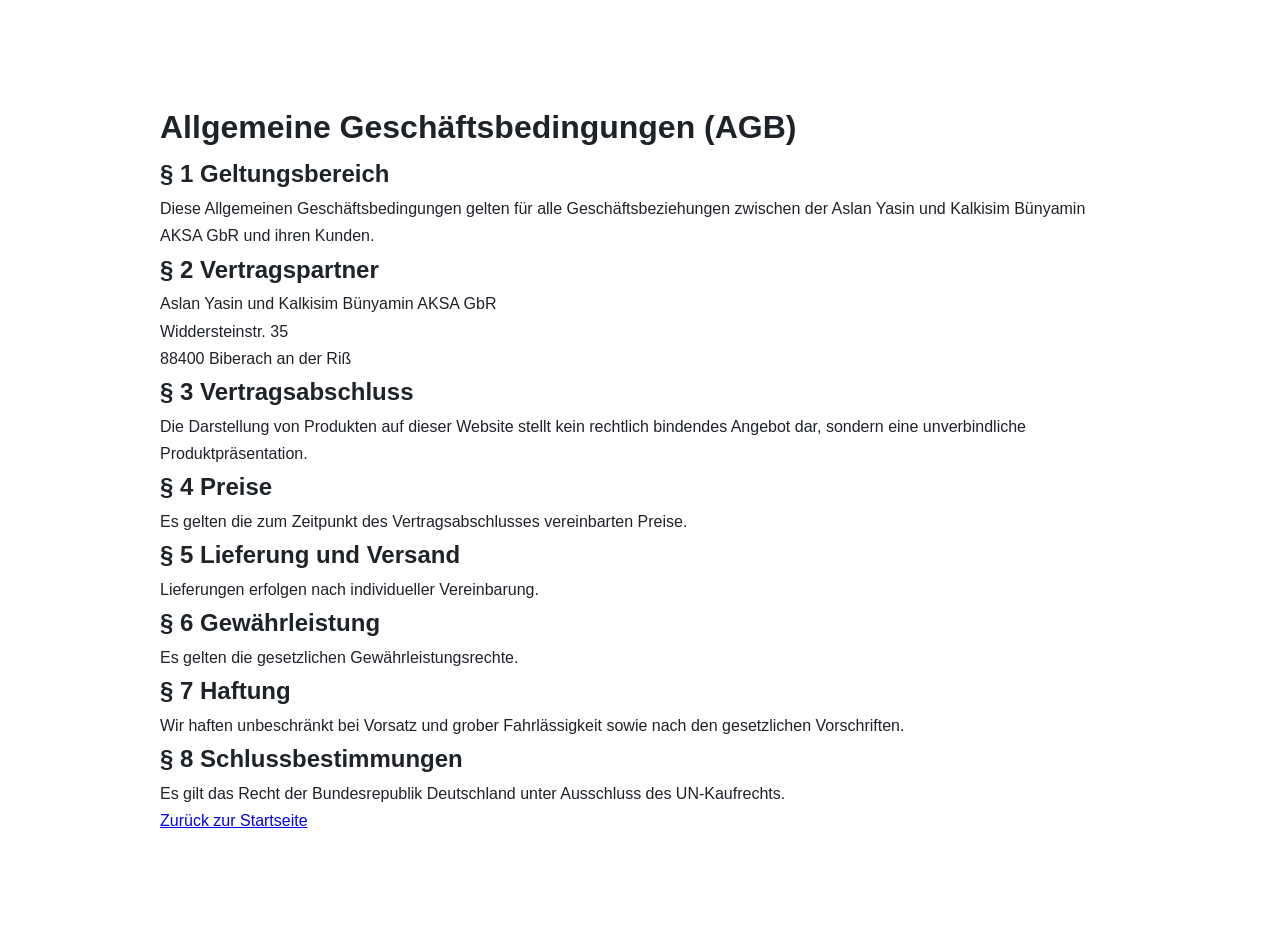
==== agb.html @ 1a4589f9 "adjust" ====
<!DOCTYPE html>
<html lang="de">
<head>
<meta charset="UTF-8">
<meta name="viewport" content="width=device-width, initial-scale=1.0">
<title>AGB | ASKA PRODUCTS</title>
<link rel="stylesheet" href="style.css">
</head>
<body>

<div style="max-width:1000px;margin:80px auto;padding:20px;">
<h1>Allgemeine Geschäftsbedingungen (AGB)</h1>

<h2>§ 1 Geltungsbereich</h2>
<p>
Diese Allgemeinen Geschäftsbedingungen gelten für alle Geschäftsbeziehungen zwischen der Aslan Yasin und Kalkisim Bünyamin AKSA GbR und ihren Kunden.
</p>

<h2>§ 2 Vertragspartner</h2>
<p>
Aslan Yasin und Kalkisim Bünyamin AKSA GbR<br>
Widdersteinstr. 35<br>
88400 Biberach an der Riß
</p>

<h2>§ 3 Vertragsabschluss</h2>
<p>
Die Darstellung von Produkten auf dieser Website stellt kein rechtlich bindendes Angebot dar, sondern eine unverbindliche Produktpräsentation.
</p>

<h2>§ 4 Preise</h2>
<p>
Es gelten die zum Zeitpunkt des Vertragsabschlusses vereinbarten Preise.
</p>

<h2>§ 5 Lieferung und Versand</h2>
<p>
Lieferungen erfolgen nach individueller Vereinbarung.
</p>

<h2>§ 6 Gewährleistung</h2>
<p>
Es gelten die gesetzlichen Gewährleistungsrechte.
</p>

<h2>§ 7 Haftung</h2>
<p>
Wir haften unbeschränkt bei Vorsatz und grober Fahrlässigkeit sowie nach den gesetzlichen Vorschriften.
</p>

<h2>§ 8 Schlussbestimmungen</h2>
<p>
Es gilt das Recht der Bundesrepublik Deutschland unter Ausschluss des UN-Kaufrechts.
</p>

<p><a href="index.html">Zurück zur Startseite</a></p>
</div>

</body>
</html>
---- style.css ----
/* ASKA Premium 60-30-10 Design System - Mobile & High-Res Image Optimized */
:root {
    --primary-orange: #ff6600;         
    --primary-dark-orange: #e05a00;    
    --primary-light-orange: rgba(255, 102, 0, 0.06);
    --dark-black: #0f1115;             
    --dark-accent: #171a21;
    --text-main: #1e2229;              
    --text-muted: #626975;             
    --bg-white: #ffffff;               
    --bg-light-grey: #f9fbfc;          
    --border-color: #ebedf0;
    
    --radius-lg: 24px;
    --radius-md: 16px;
    --radius-sm: 10px;
    
    --transition-smooth: all 0.5s cubic-bezier(0.16, 1, 0.3, 1);
    --shadow-soft: 0 10px 40px rgba(15,17,21,0.04);
    --shadow-premium: 0 20px 50px rgba(15,17,21,0.09);
}

* {
    box-sizing: border-box;
    margin: 0;
    padding: 0;
    font-family: '-apple-system', BlinkMacSystemFont, 'Segoe UI', Roboto, Helvetica, Arial, sans-serif;
    scroll-behavior: smooth;
}

body {
    background-color: var(--bg-white);
    color: var(--text-main);
    line-height: 1.7;
    -webkit-font-smoothing: antialiased;
    overflow-x: hidden; 
}

/* Animations-Klassen */
.animate-fade-up {
    animation: fadeUp 1s cubic-bezier(0.16, 1, 0.3, 1) both;
}
@keyframes fadeUp {
    from { opacity: 0; transform: translateY(30px); }
    to { opacity: 1; transform: translateY(0); }
}

/* Header & Navigation */
.navbar {
    display: flex;
    justify-content: space-between;
    align-items: center;
    padding: 0 6%;
    height: 80px;
    background-color: rgba(255, 255, 255, 0.95);
    backdrop-filter: blur(10px);
    position: sticky;
    top: 0;
    z-index: 100;
    border-bottom: 1px solid var(--border-color);
}
.logo { display: flex; align-items: center; z-index: 110; }
.logo-img { max-height: 42px; width: auto; object-fit: contain; }
.logo-text { font-size: 22px; font-weight: 900; color: var(--dark-black); letter-spacing: 0.5px; }
.logo-sub { font-size: 22px; font-weight: 300; color: var(--primary-orange); margin-left: 4px; }

.nav-toggle { display: none; }
.nav-toggle-label { display: none; }

nav ul { display: flex; list-style: none; }
nav ul li { margin-left: 35px; }
nav ul li a {
    color: var(--text-muted); text-decoration: none; font-weight: 600; font-size: 15px;
    padding: 8px 0; position: relative; transition: var(--transition-smooth);
}
nav ul li a:hover, nav ul li a.active { color: var(--primary-orange); }
nav ul li a::after {
    content: ''; position: absolute; bottom: 0; left: 0; width: 0; height: 3px;
    background-color: var(--primary-orange); border-radius: 2px; transition: var(--transition-smooth);
}
nav ul li a:hover::after, nav ul li a.active::after { width: 100%; }

/* Hero-Bereich */
.hero {
    display: flex;
    align-items: center;
    justify-content: space-between;
    padding: 60px 6% 80px 6%;
    background: linear-gradient(135deg, var(--primary-orange) 0%, #ff771c 100%);
    color: #ffffff;
    gap: 40px;
    border-bottom-left-radius: 30px;
    border-bottom-right-radius: 30px;
    box-shadow: 0 15px 40px rgba(255,102,0,0.15);
}
.hero-content { flex: 1; max-width: 600px; }
.hero-badge {
    display: inline-block; background-color: var(--dark-black); color: #ffffff;
    font-size: 11px; font-weight: 700; text-transform: uppercase; padding: 6px 16px;
    border-radius: 30px; margin-bottom: 24px; letter-spacing: 0.5px;
}
.hero-content h1 { font-size: 38px; color: #ffffff; line-height: 1.2; margin-bottom: 20px; font-weight: 900; letter-spacing: -1px; }
.hero-tagline { font-size: 17px; color: rgba(255, 255, 255, 0.95); margin-bottom: 30px; }
.hero-features { display: flex; gap: 10px; margin-bottom: 35px; flex-wrap: wrap; }
.feature-tag { 
    background: rgba(255, 255, 255, 0.18); color: #ffffff; padding: 8px 16px; 
    font-size: 13px; font-weight: 600; border-radius: 30px; border: 1px solid rgba(255,255,255,0.15);
}
.btn-dark {
    display: inline-block; background-color: var(--dark-black); color: white;
    padding: 16px 36px; text-decoration: none; border-radius: var(--radius-md);
    font-weight: 700; font-size: 15px; box-shadow: 0 12px 35px rgba(0,0,0,0.15); transition: var(--transition-smooth);
    text-align: center; width: auto;
}
.btn-dark:hover { background-color: #000000; transform: translateY(-3px); box-shadow: 0 20px 45px rgba(0,0,0,0.3); }

.hero-image { flex: 1; display: flex; justify-content: center; width: 100%; }
.hero-image img { 
    width: 100%; max-width: 500px; height: auto; aspect-ratio: 4/3; border-radius: var(--radius-lg); 
    box-shadow: var(--shadow-premium); object-fit: cover; border: 4px solid rgba(255,255,255,0.2);
    transition: var(--transition-smooth);
}

/* Sektions-Header */
.section-header { text-align: center; max-width: 750px; margin: 0 auto 50px auto; padding: 0 4%; }
.section-header h2 { font-size: 32px; color: var(--dark-black); font-weight: 900; margin-bottom: 14px; letter-spacing: -0.5px; }
.section-subtitle { color: var(--text-muted); font-size: 16px; }

/* Warum ASKA? / Vorher-Nachher Sektion */
.comparison-section { 
    padding: 80px 6%; 
    background-color: var(--bg-light-grey); 
}
.why-aska-container {
    display: flex;
    flex-direction: column;
    max-width: 1150px;
    margin: 0 auto;
    gap: 40px;
}
.benefits-side {
    display: flex;
    flex-direction: column;
    gap: 20px;
}
.benefit-item {
    display: flex;
    gap: 20px;
    background: var(--bg-white);
    padding: 24px;
    border-radius: var(--radius-md);
    border: 1px solid var(--border-color);
    box-shadow: var(--shadow-soft);
    transition: var(--transition-smooth);
}
.benefit-item:hover {
    transform: translateY(-2px);
    box-shadow: var(--shadow-premium);
}
.benefit-icon {
    font-size: 24px;
    min-width: 48px;
    height: 48px;
    background: var(--primary-light-orange);
    border-radius: 50%;
    display: flex;
    align-items: center;
    justify-content: center;
}
.benefit-text h4 { font-size: 17px; color: var(--dark-black); font-weight: 800; margin-bottom: 6px; }
.benefit-text p { color: var(--text-muted); font-size: 14.5px; line-height: 1.6; }

.comparison-grid-side { display: flex; flex-direction: column; gap: 25px; }
.comparison-card { 
    background: var(--bg-white); border-radius: var(--radius-lg); overflow: hidden; 
    box-shadow: var(--shadow-soft); position: relative; border: 1px solid var(--border-color); 
    transition: var(--transition-smooth); 
}
.comp-badge { 
    position: absolute; top: 20px; left: 20px; padding: 6px 14px; font-size: 12px; 
    font-weight: 800; text-transform: uppercase; border-radius: 30px; z-index: 5; 
}
.before-badge { background-color: #ef4444; color: white; }
.after-badge { background-color: var(--primary-orange); color: white; }
.comp-img-wrapper { width: 100%; height: auto; aspect-ratio: 16/10; overflow: hidden; }
.comp-img-wrapper img { width: 100%; height: 100%; object-fit: cover; transition: var(--transition-smooth); }
.comp-text { padding: 25px; }
.comp-text h4 { font-size: 20px; margin-bottom: 10px; font-weight: 800; color: var(--dark-black); }
.comp-text p { color: var(--text-muted); font-size: 15px; }

/* Material Konfigurator */
.config-section { padding: 80px 6%; background-color: var(--bg-white); }
.config-container { max-width: 1150px; margin: 0 auto; display: flex; flex-direction: column; gap: 25px; }
.config-tabs { display: flex; flex-direction: column; gap: 12px; }
.tab-card {
    display: flex; align-items: center; gap: 16px; padding: 20px;
    background: var(--bg-light-grey); border-radius: var(--radius-md);
    cursor: pointer; border: 2px solid transparent; transition: var(--transition-smooth);
}
.tab-card.active { background: var(--bg-white); border-color: var(--primary-orange); box-shadow: var(--shadow-premium); }
.tab-icon { font-size: 26px; }
.tab-info-text h3 { font-size: 17px; color: var(--dark-black); font-weight: 800; }
.tab-info-text p { font-size: 13.5px; color: var(--text-muted); }

.config-content-wrapper { position: relative; }
.config-content { display: none; }
.config-content.active { display: block; }
.config-details { display: flex; flex-direction: column; background: var(--bg-white); border-radius: var(--radius-lg); border: 1px solid var(--border-color); box-shadow: var(--shadow-premium); overflow: hidden; }
.config-text-side { padding: 30px; }
.material-badge { font-size: 11px; font-weight: 800; text-transform: uppercase; color: var(--primary-orange); margin-bottom: 10px; display: inline-block; }
.config-text-side h3 { font-size: 24px; color: var(--dark-black); font-weight: 900; margin-bottom: 14px; }
.config-text-side p { color: var(--text-muted); font-size: 15px; margin-bottom: 25px; }
.spec-group { margin-bottom: 20px; }
.spec-group h4 { font-size: 12px; color: var(--dark-black); text-transform: uppercase; letter-spacing: 0.5px; margin-bottom: 10px; }
.color-tags, .size-tags { display: flex; gap: 10px; flex-wrap: wrap; }

/* Interaktive Farbtags */
.color-tag { 
    display: flex; align-items: center; gap: 8px; background: var(--bg-light-grey); 
    border: 1px solid var(--border-color); padding: 6px 14px; border-radius: 30px; 
    font-size: 13.5px; font-weight: 600; cursor: pointer; transition: var(--transition-smooth);
}
.color-tag:hover { background-color: var(--border-color); transform: scale(1.05); }

.dot { width: 12px; height: 12px; border-radius: 50%; display: inline-block; }
.dot.black { background: #111; }
.dot.white { background: #fff; border: 1px solid #ddd; }
.dot.grey { background: #a4abb6; }
.dot.anthracite { background: #2b303a; }
.dot.beige { background: #f5f2eb; border: 1px solid #d1d5db; }

.size-tags span { background: var(--primary-light-orange); color: var(--primary-orange); padding: 6px 14px; border-radius: var(--radius-sm); font-size: 13px; font-weight: 700; }
.config-image-side { 
    width: 100%; 
    height: auto; 
    aspect-ratio: 16/10; 
    overflow: hidden; 
    background-color: #f7f7f7; /* Entspricht exakt dem hellen Hintergrund deines Produktbildes */
}

.config-image-side img { 
    width: 100%; 
    height: 100%; 
    object-fit: cover; /* Behält den bündigen, flächendeckenden Look bei */
    transform: scale(0.85); /* Zoomt das Bild sauber um 15% nach hinten, damit man mehr sieht! */
    transition: var(--transition-smooth); /* Behält deine flüssigen Animationen bei */
}

/* Produkte Grid Übersicht */
.products-section { padding: 80px 6%; background-color: var(--bg-light-grey); }
.product-grid { display: grid; grid-template-columns: 1fr; gap: 30px; max-width: 1150px; margin: 0 auto; }
.product-card { background: var(--bg-white); border-radius: var(--radius-lg); overflow: hidden; box-shadow: var(--shadow-soft); border: 1px solid var(--border-color); display: flex; flex-direction: column; cursor: pointer; }
.card-img-container { width: 100%; height: auto; aspect-ratio: 4/3; background: #fff; display: flex; align-items: center; justify-content: center; overflow: hidden; border-bottom: 1px solid var(--border-color); }
.card-img-container img { width: 100%; height: 100%; object-fit: cover; transform: scale(0.8); 
  transition: transform 0.3s ease; }
.card-content { padding: 25px; display: flex; flex-direction: column; flex-grow: 1; }
.card-content h2 { font-size: 21px; color: var(--dark-black); margin-bottom: 10px; font-weight: 800; }
.card-content p { color: var(--text-muted); font-size: 15px; margin-bottom: 25px; }
.btn-more { display: block; background: var(--primary-orange); color: white; text-align: center; padding: 14px; border-radius: var(--radius-md); font-weight: 700; font-size: 15px; }

/* Detail-Modal System */
.modal { display: none; position: fixed; top: 0; left: 0; width: 100%; height: 100%; background: rgba(11,13,18,0.8); z-index: 1000; justify-content: center; align-items: center; padding: 12px; backdrop-filter: blur(8px); }
.modal.active { display: flex; }
.modal-content { background: var(--bg-white); width: 100%; max-width: 1100px; max-height: 90vh; border-radius: var(--radius-lg); overflow-y: auto; position: relative; padding: 30px 20px; box-shadow: var(--shadow-premium); border: 1px solid var(--border-color); }
.close-modal { position: absolute; top: 16px; right: 20px; font-size: 36px; background: none; border: none; color: var(--text-muted); cursor: pointer; z-index: 10; }
.modal-body { display: grid; grid-template-columns: 1fr; gap: 30px; }

/* Modal Galerie */
.gallery-container { display: flex; flex-direction: column; gap: 12px; }
.main-preview { width: 100%; height: auto; aspect-ratio: 4/3; background: var(--bg-light-grey); border: 1px solid var(--border-color); border-radius: var(--radius-lg); display: flex; align-items: center; justify-content: center; overflow: hidden; }
.main-preview img { width: 100%; height: 100%; object-fit: cover; }
.thumbnail-list { display: flex; gap: 8px; overflow-x: auto; padding-bottom: 6px; -webkit-overflow-scrolling: touch; }
.thumbnail { width: 65px; height: 65px; border: 2px solid var(--border-color); border-radius: var(--radius-md); object-fit: cover; flex-shrink: 0; cursor: pointer; }
.thumbnail.active { border-color: var(--primary-orange); }

/* Modal Content Steps */
.info-container h2 { color: var(--dark-black); font-size: 22px; font-weight: 900; padding-right: 25px; }
.info-container h3 { color: var(--dark-black); margin: 25px 0 12px 0; font-size: 14px; text-transform: uppercase; letter-spacing: 0.5px; border-bottom: 2px solid var(--primary-light-orange); padding-bottom: 6px; font-weight: 700; }
.modal-desc { color: var(--text-muted); font-size: 15px; }
.instruction-list { list-style: none; display: flex; flex-direction: column; gap: 12px; }
.instruction-list li { display: flex; align-items: flex-start; gap: 14px; background: var(--bg-light-grey); padding: 14px; border-radius: var(--radius-md); border: 1px solid var(--border-color); }
.step-number { background: var(--primary-orange); color: white; font-weight: 800; font-size: 13px; min-width: 24px; height: 24px; border-radius: 50%; display: flex; align-items: center; justify-content: center; }
.step-text { color: var(--text-main); font-size: 14.5px; }

/* Product Details Story Sektion & Bilder-Fixes */
.details-section { padding: 80px 6%; background-color: var(--bg-white); }
.details-story { max-width: 1150px; margin: 0 auto; display: flex; flex-direction: column; gap: 60px; }
.story-row { display: flex; flex-direction: column; gap: 20px; }
.story-text h3 { font-size: 22px; color: var(--dark-black); font-weight: 800; margin-bottom: 10px; border-left: 4px solid var(--primary-orange); padding-left: 14px; }
.story-text p { color: var(--text-muted); font-size: 15px; }
.story-images { display: grid; gap: 12px; width: 100%; grid-template-columns: repeat(auto-fit, minmax(140px, 1fr)); }
.story-images img { width: 100%; height: auto; aspect-ratio: 4/3; object-fit: cover; border-radius: var(--radius-md); border: 1px solid var(--border-color); transition: var(--transition-smooth); }

/* Neue, optimierte Bild-Layout-Klassen für fehlerfreies Laden */
.single-highlight { width: 100%; display: flex; justify-content: center; }
.single-highlight img { width: 100%; max-width: 700px; height: auto; border-radius: var(--radius-md); box-shadow: var(--shadow-premium); object-fit: cover; }
.split-preview { display: flex; gap: 15px; width: 100%; }
.split-preview img { width: 50%; height: auto; aspect-ratio: 1/1; object-fit: cover; border-radius: var(--radius-md); box-shadow: var(--shadow-soft); }

/* ========================================================
   PRODUKTMERKMALE GRID (DIE 7 MERKMALE AUS PUNKT 10)
   ======================================================== */
.features-list-section { padding: 80px 6%; background-color: var(--bg-light-grey); }
.features-list-grid { display: grid; grid-template-columns: repeat(auto-fit, minmax(280px, 1fr)); gap: 25px; max-width: 1150px; margin: 0 auto; }
.feature-item { background: var(--bg-white); padding: 30px; border-radius: var(--radius-md); border: 1px solid var(--border-color); box-shadow: var(--shadow-soft); }
.feature-item-icon { font-size: 28px; margin-bottom: 15px; }
.feature-item h4 { font-size: 18px; font-weight: 800; margin-bottom: 10px; color: var(--dark-black); }
.feature-item p { font-size: 14px; color: var(--text-muted); line-height: 1.6; }

/* Flammhemmend Spezialbox-Layout */
.feature-item.flammhemmend-box { grid-column: span 1; display: flex; flex-direction: column; justify-content: space-between; gap: 20px; }
.flamm-text { flex: 1; }
.flamm-img { width: 100%; max-width: 180px; height: auto; border-radius: var(--radius-sm); box-shadow: var(--shadow-soft); object-fit: cover; }

/* Kontaktformular */
.contact-section { padding: 80px 6%; background-color: var(--bg-light-grey); }
.contact-container { max-width: 750px; margin: 0 auto; background: var(--bg-white); padding: 30px 20px; border-radius: var(--radius-lg); box-shadow: var(--shadow-soft); border: 1px solid var(--border-color); }
.contact-form { display: flex; flex-direction: column; gap: 20px; }
.form-grid { display: flex; flex-direction: column; gap: 20px; }
.form-group { display: flex; flex-direction: column; gap: 8px; }
.form-group label { font-size: 14px; font-weight: 700; color: var(--dark-black); }
.form-group input, .form-group textarea { width: 100%; padding: 14px 18px; border-radius: var(--radius-sm); border: 1px solid var(--border-color); background-color: var(--bg-light-grey); font-size: 15px; color: var(--text-main); transition: var(--transition-smooth); }
.form-group input:focus, .form-group textarea:focus { outline: none; border-color: var(--primary-orange); background-color: var(--bg-white); box-shadow: 0 0 0 4px var(--primary-light-orange); }
.form-privacy { display: flex; align-items: flex-start; gap: 12px; }
.form-privacy input[type="checkbox"] { margin-top: 4px; width: 18px; height: 18px; accent-color: var(--primary-orange); cursor: pointer; }
.form-privacy label { font-size: 13.5px; color: var(--text-muted); line-height: 1.5; cursor: pointer; }
.btn-submit { width: 100%; cursor: pointer; border: none; }

/* Footer */
.site-footer { background-color: var(--dark-black); color: #9da4b0; padding: 60px 6% 30px 6%; border-top: 4px solid var(--primary-orange); text-align: center; }
.footer-container { display: flex; flex-direction: column; max-width: 1150px; margin: 0 auto; gap: 40px; }
.footer-brand { width: 100%; }
.footer-description { font-size: 14px; color: #6a717e; max-width: 340px; margin: 12px auto 0 auto; }
.footer-links ul { list-style: none; display: flex; flex-wrap: wrap; justify-content: center; gap: 15px; }
.footer-links ul li { margin: 0; }
.footer-links ul li a { color: #9da4b0; text-decoration: none; font-size: 14.5px; }
.footer-impressum p { font-size: 14px; margin-bottom: 8px; color: #9da4b0; }
.footer-bottom { margin-top: 40px; padding-top: 25px; border-top: 1px solid #1c2029; font-size: 13px; color: #6a717e; }

/* ==========================================
   DESKTOP VIEWPORTS (Ab 768px Media Query)
   ========================================== */
@media (min-width: 768px) {
    .navbar { height: 90px; }
    .logo-img { max-height: 48px; }
    .logo-text, .logo-sub { font-size: 24px; }

    .nav-toggle-label { display: none; }
    nav { display: block; position: static; background: none; width: auto; height: auto; padding: 0; box-shadow: none; opacity: 1; visibility: visible; }
    nav ul { flex-direction: row; }

    .hero { padding: 120px 6%; gap: 60px; border-bottom-left-radius: 40px; border-bottom-right-radius: 40px; }
    .hero-content h1 { font-size: 58px; }
    .hero-tagline { font-size: 20px; }
    .hero-features { gap: 14px; }
    .feature-tag { padding: 10px 22px; font-size: 14px; }
    .btn-dark { padding: 20px 44px; font-size: 16px; }
    .hero-image img { max-width: 500px; }
    .hero-image img:hover { transform: scale(1.02) rotate(0.5deg); }

    .section-header { margin-bottom: 70px; }
    .section-header h2 { font-size: 40px; }
    .section-subtitle { font-size: 17px; }

    .why-aska-container { flex-direction: row; align-items: flex-start; }
    .benefits-side { flex: 1.1; }
    .comparison-grid-side { display: grid; grid-template-columns: 1fr 1fr; gap: 20px; flex: 1.3; }
    .comparison-card:hover { transform: translateY(-4px); box-shadow: var(--shadow-premium); }
    .comparison-card:hover .comp-img-wrapper img { transform: scale(1.03); }
    .comp-text { padding: 25px 20px; }
    .comp-text h4 { font-size: 18px; }

    .config-section { padding: 130px 6%; }
    .config-container { flex-direction: row; gap: 50px; }
    .config-tabs { flex: 1; gap: 18px; }
    .tab-card { padding: 28px; gap: 24px; }
    .tab-card:hover { transform: translateX(6px); border-color: var(--border-color); background: var(--bg-white); }
    .tab-icon { font-size: 32px; }
    .tab-info-text h3 { font-size: 19px; }
    .config-content-wrapper { flex: 2; min-height: 480px; }
    .config-details { flex-direction: row; }
    .config-text-side { flex: 1.2; padding: 45px; }
    .config-text-side h3 { font-size: 30px; }
    .config-image-side { flex: 1; aspect-ratio: auto; }
    .config-details:hover .config-image-side img { transform: scale(1.04); }

    .products-section { padding: 120px 6%; }
    .product-grid { grid-template-columns: repeat(auto-fit, minmax(360px, 1fr)); gap: 40px; }
    .product-card:hover { transform: translateY(-6px); box-shadow: var(--shadow-premium); border-color: var(--primary-orange); }
    .product-card:hover .card-img-container img { transform: scale(1.03); }
    .card-content { padding: 35px; }
    .product-card:hover .btn-more { background: var(--primary-dark-orange); transform: translateY(-1px); box-shadow: 0 8px 20px rgba(255,102,0,0.3); }

    .modal { padding: 25px; }
    .modal-content { padding: 50px; max-height: 85vh; }
    .modal-body { grid-template-columns: 1.1fr 1fr; gap: 50px; }
    .thumbnail:hover { transform: translateY(-2px); box-shadow: 0 5px 15px rgba(255,102,0,0.15); }
    .info-container h2 { font-size: 28px; }

    .details-section { padding: 140px 6%; }
    .details-story { gap: 110px; }
    .story-row { flex-direction: row; gap: 50px; align-items: center; }
    .story-row.reverse { flex-direction: row-reverse; }
    .story-text { flex: 1; }
    .story-text h3 { font-size: 28px; }
    .story-images { flex: 1.2; gap: 20px; }
    .story-images.side-by-side { grid-template-columns: repeat(2, 1fr); }
    .story-images.grid-3 { grid-template-columns: repeat(3, 1fr); }
    .story-images img:hover { transform: translateY(-4px); box-shadow: var(--shadow-premium); border-color: var(--primary-orange); }

    /* Erweitertes Grid für flammhemmendes Element auf Desktop */
    .feature-item.flammhemmend-box { grid-column: span 2; flex-direction: row; align-items: center; }

    /* Desktop-Layout für das Kontaktformular */
    .contact-section { padding: 120px 6%; }
    .contact-container { padding: 50px 45px; }
    .form-grid { display: grid; grid-template-columns: 1fr 1fr; }

    .site-footer { padding: 90px 6% 40px 6%; text-align: left; }
    .footer-container { flex-direction: row; gap: 60px; }
    .footer-brand { flex: 1.5; }
    .footer-links, .footer-impressum { flex: 1; }
    .footer-links ul { flex-direction: column; justify-content: flex-start; gap: 0; }
    .footer-links ul li { margin-bottom: 14px; }
    .footer-links ul li a:hover { padding-left: 4px; color: var(--primary-orange); }
}

/* ==========================================
   MOBILE HAMBURGER MENU ONLY (Max 767px)
   ========================================== */
@media (max-width: 767px) {
    .nav-toggle-label {
        display: flex; align-items: center; justify-content: center;
        width: 40px; height: 40px; cursor: pointer; z-index: 110;
    }
    .nav-toggle-label span, .nav-toggle-label span::before, .nav-toggle-label span::after {
        display: block; background: var(--dark-black); width: 26px; height: 3px;
        position: relative; border-radius: 2px; transition: var(--transition-smooth);
    }
    .nav-toggle-label span::before, .nav-toggle-label span::after { content: ''; position: absolute; }
    .nav-toggle-label span::before { top: -8px; }
    .nav-toggle-label span::after { bottom: -8px; }

    nav {
        position: fixed; top: 0; left: 0; width: 100%; height: 100vh;
        background: rgba(255, 255, 255, 0.98); backdrop-filter: blur(15px);
        display: flex; align-items: center; justify-content: center;
        opacity: 0; visibility: hidden; transform: translateY(-20px);
        transition: var(--transition-smooth); z-index: 100;
    }
    nav ul { flex-direction: column; align-items: center; gap: 24px; }
    nav ul li { margin: 0; }
    nav ul li a { font-size: 22px; font-weight: 700; color: var(--dark-black); }

    .nav-toggle:checked ~ nav { opacity: 1; visibility: visible; transform: translateY(0); }
    
    .nav-toggle:checked ~ .nav-toggle-label span { background: transparent; }
    .nav-toggle:checked ~ .nav-toggle-label span::before { transform: rotate(45deg); top: 0; background: var(--primary-orange); }
    .nav-toggle:checked ~ .nav-toggle-label span::after { transform: rotate(-45deg); bottom: 0; background: var(--primary-orange); }
    
    .hero { flex-direction: column-reverse; text-align: center; }
}
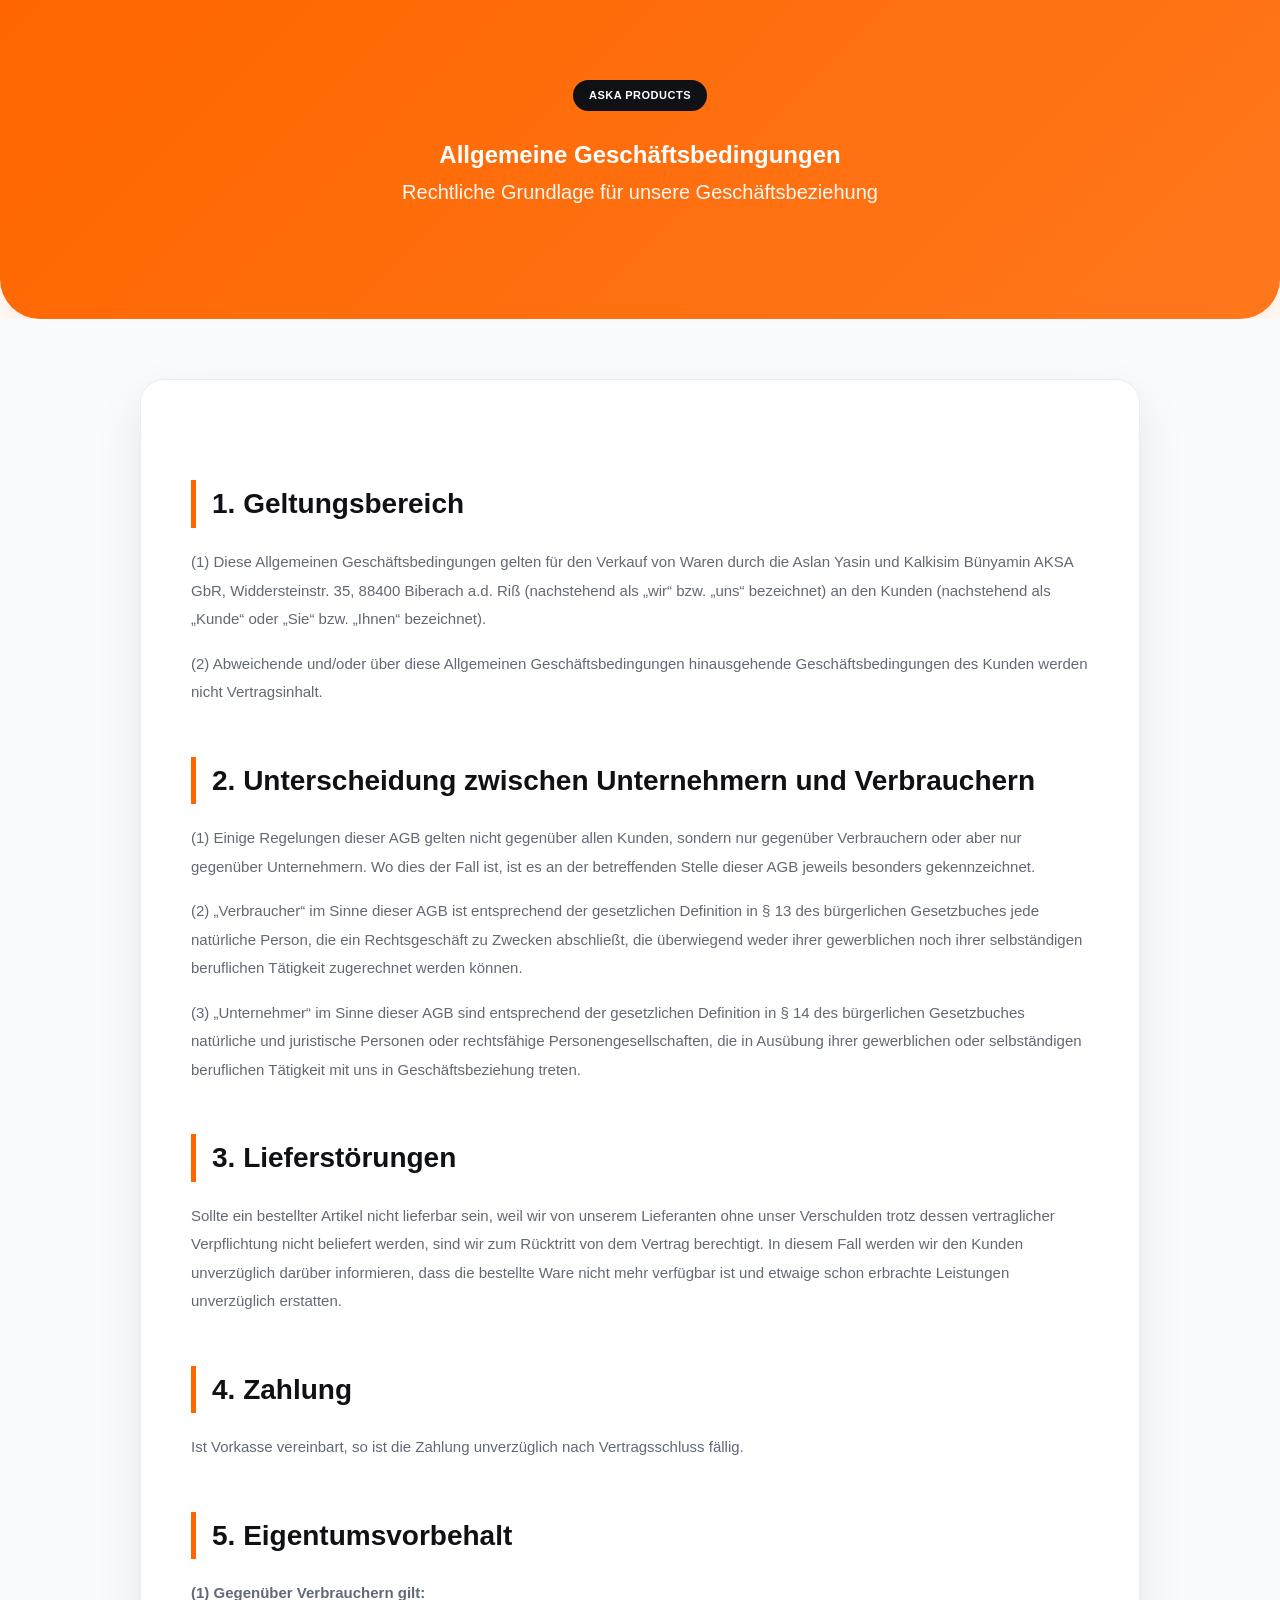
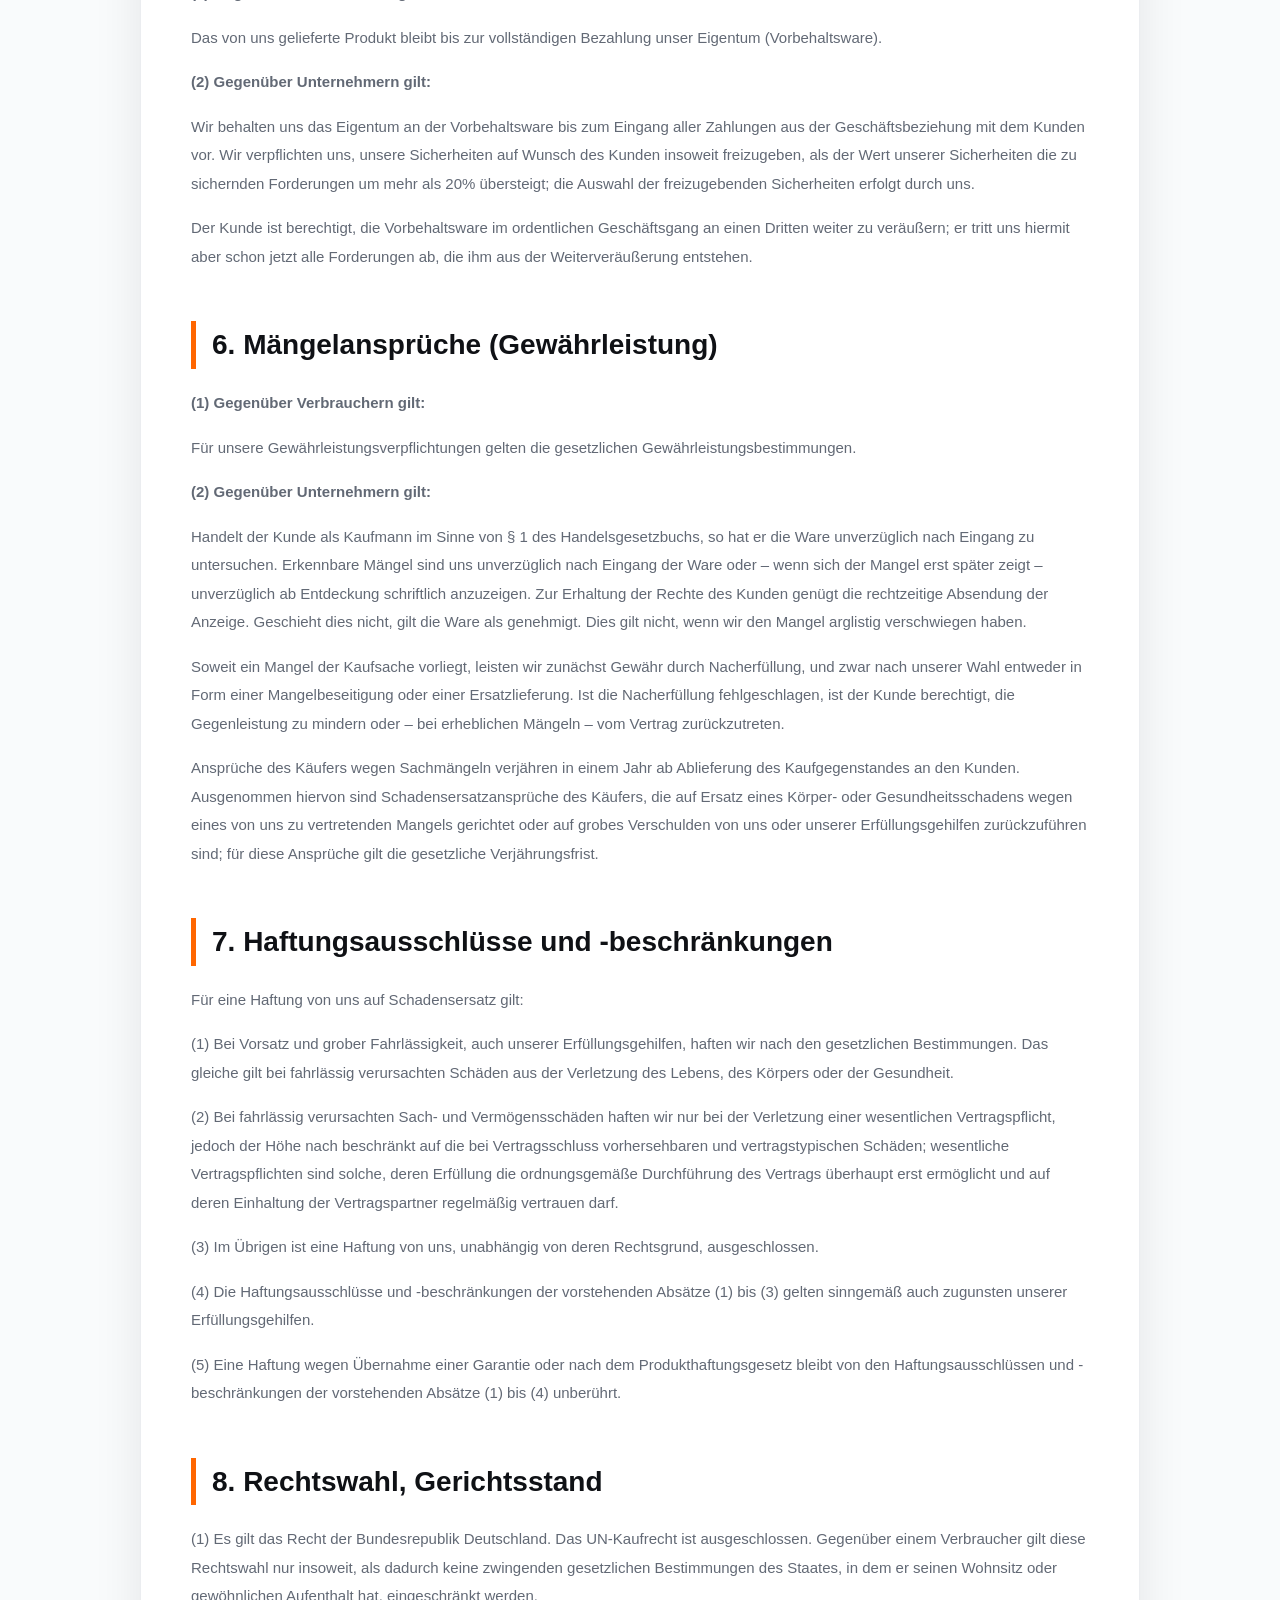
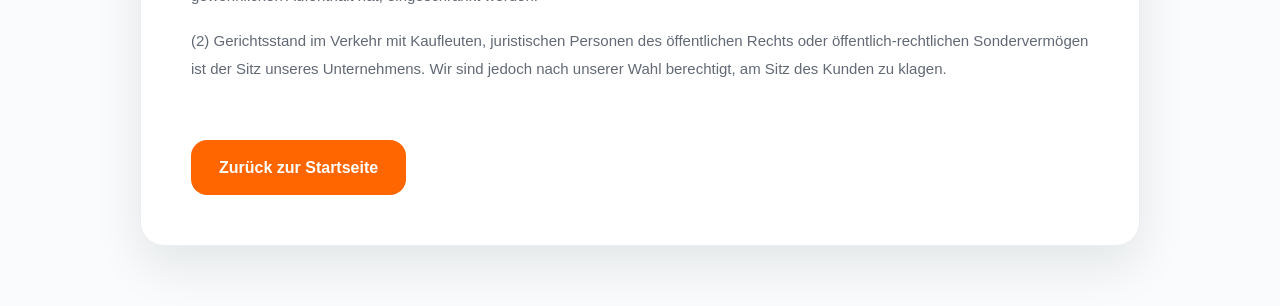
==== commit 7541e3b6: "adjust" ====
--- a/agb.html
+++ b/agb.html
@@ -8,52 +8,134 @@
 </head>
 <body>
 
-<div style="max-width:1000px;margin:80px auto;padding:20px;">
-<h1>Allgemeine Geschäftsbedingungen (AGB)</h1>
+<section class="hero" style="padding:80px 6%; text-align:center;">
+    <div style="width:100%;">
+        <div class="hero-badge">ASKA PRODUCTS</div>
+        <h1>Allgemeine Geschäftsbedingungen</h1>
+        <p class="hero-tagline">Rechtliche Grundlage für unsere Geschäftsbeziehung</p>
+    </div>
+</section>
 
-<h2>§ 1 Geltungsbereich</h2>
+<div class="legal-page">
+<div class="legal-container">
+
+<h2>1. Geltungsbereich</h2>
+
 <p>
-Diese Allgemeinen Geschäftsbedingungen gelten für alle Geschäftsbeziehungen zwischen der Aslan Yasin und Kalkisim Bünyamin AKSA GbR und ihren Kunden.
+(1) Diese Allgemeinen Geschäftsbedingungen gelten für den Verkauf von Waren durch die
+Aslan Yasin und Kalkisim Bünyamin AKSA GbR, Widdersteinstr. 35, 88400 Biberach a.d. Riß
+(nachstehend als „wir“ bzw. „uns“ bezeichnet) an den Kunden (nachstehend als „Kunde“ oder „Sie“ bzw. „Ihnen“ bezeichnet).
 </p>
 
-<h2>§ 2 Vertragspartner</h2>
 <p>
-Aslan Yasin und Kalkisim Bünyamin AKSA GbR<br>
-Widdersteinstr. 35<br>
-88400 Biberach an der Riß
+(2) Abweichende und/oder über diese Allgemeinen Geschäftsbedingungen hinausgehende Geschäftsbedingungen des Kunden werden nicht Vertragsinhalt.
 </p>
 
-<h2>§ 3 Vertragsabschluss</h2>
+<h2>2. Unterscheidung zwischen Unternehmern und Verbrauchern</h2>
+
 <p>
-Die Darstellung von Produkten auf dieser Website stellt kein rechtlich bindendes Angebot dar, sondern eine unverbindliche Produktpräsentation.
+(1) Einige Regelungen dieser AGB gelten nicht gegenüber allen Kunden, sondern nur gegenüber Verbrauchern oder aber nur gegenüber Unternehmern. Wo dies der Fall ist, ist es an der betreffenden Stelle dieser AGB jeweils besonders gekennzeichnet.
 </p>
 
-<h2>§ 4 Preise</h2>
 <p>
-Es gelten die zum Zeitpunkt des Vertragsabschlusses vereinbarten Preise.
+(2) „Verbraucher“ im Sinne dieser AGB ist entsprechend der gesetzlichen Definition in § 13 des bürgerlichen Gesetzbuches jede natürliche Person, die ein Rechtsgeschäft zu Zwecken abschließt, die überwiegend weder ihrer gewerblichen noch ihrer selbständigen beruflichen Tätigkeit zugerechnet werden können.
 </p>
 
-<h2>§ 5 Lieferung und Versand</h2>
 <p>
-Lieferungen erfolgen nach individueller Vereinbarung.
+(3) „Unternehmer“ im Sinne dieser AGB sind entsprechend der gesetzlichen Definition in § 14 des bürgerlichen Gesetzbuches natürliche und juristische Personen oder rechtsfähige Personengesellschaften, die in Ausübung ihrer gewerblichen oder selbständigen beruflichen Tätigkeit mit uns in Geschäftsbeziehung treten.
 </p>
 
-<h2>§ 6 Gewährleistung</h2>
+<h2>3. Lieferstörungen</h2>
+
 <p>
-Es gelten die gesetzlichen Gewährleistungsrechte.
+Sollte ein bestellter Artikel nicht lieferbar sein, weil wir von unserem Lieferanten ohne unser Verschulden trotz dessen vertraglicher Verpflichtung nicht beliefert werden, sind wir zum Rücktritt von dem Vertrag berechtigt. In diesem Fall werden wir den Kunden unverzüglich darüber informieren, dass die bestellte Ware nicht mehr verfügbar ist und etwaige schon erbrachte Leistungen unverzüglich erstatten.
 </p>
 
-<h2>§ 7 Haftung</h2>
+<h2>4. Zahlung</h2>
+
 <p>
-Wir haften unbeschränkt bei Vorsatz und grober Fahrlässigkeit sowie nach den gesetzlichen Vorschriften.
+Ist Vorkasse vereinbart, so ist die Zahlung unverzüglich nach Vertragsschluss fällig.
 </p>
 
-<h2>§ 8 Schlussbestimmungen</h2>
+<h2>5. Eigentumsvorbehalt</h2>
+
+<p><strong>(1) Gegenüber Verbrauchern gilt:</strong></p>
+
 <p>
-Es gilt das Recht der Bundesrepublik Deutschland unter Ausschluss des UN-Kaufrechts.
+Das von uns gelieferte Produkt bleibt bis zur vollständigen Bezahlung unser Eigentum (Vorbehaltsware).
 </p>
 
-<p><a href="index.html">Zurück zur Startseite</a></p>
+<p><strong>(2) Gegenüber Unternehmern gilt:</strong></p>
+
+<p>
+Wir behalten uns das Eigentum an der Vorbehaltsware bis zum Eingang aller Zahlungen aus der Geschäftsbeziehung mit dem Kunden vor. Wir verpflichten uns, unsere Sicherheiten auf Wunsch des Kunden insoweit freizugeben, als der Wert unserer Sicherheiten die zu sichernden Forderungen um mehr als 20% übersteigt; die Auswahl der freizugebenden Sicherheiten erfolgt durch uns.
+</p>
+
+<p>
+Der Kunde ist berechtigt, die Vorbehaltsware im ordentlichen Geschäftsgang an einen Dritten weiter zu veräußern; er tritt uns hiermit aber schon jetzt alle Forderungen ab, die ihm aus der Weiterveräußerung entstehen.
+</p>
+
+<h2>6. Mängelansprüche (Gewährleistung)</h2>
+
+<p><strong>(1) Gegenüber Verbrauchern gilt:</strong></p>
+
+<p>
+Für unsere Gewährleistungsverpflichtungen gelten die gesetzlichen Gewährleistungsbestimmungen.
+</p>
+
+<p><strong>(2) Gegenüber Unternehmern gilt:</strong></p>
+
+<p>
+Handelt der Kunde als Kaufmann im Sinne von § 1 des Handelsgesetzbuchs, so hat er die Ware unverzüglich nach Eingang zu untersuchen. Erkennbare Mängel sind uns unverzüglich nach Eingang der Ware oder – wenn sich der Mangel erst später zeigt – unverzüglich ab Entdeckung schriftlich anzuzeigen. Zur Erhaltung der Rechte des Kunden genügt die rechtzeitige Absendung der Anzeige. Geschieht dies nicht, gilt die Ware als genehmigt. Dies gilt nicht, wenn wir den Mangel arglistig verschwiegen haben.
+</p>
+
+<p>
+Soweit ein Mangel der Kaufsache vorliegt, leisten wir zunächst Gewähr durch Nacherfüllung, und zwar nach unserer Wahl entweder in Form einer Mangelbeseitigung oder einer Ersatzlieferung. Ist die Nacherfüllung fehlgeschlagen, ist der Kunde berechtigt, die Gegenleistung zu mindern oder – bei erheblichen Mängeln – vom Vertrag zurückzutreten.
+</p>
+
+<p>
+Ansprüche des Käufers wegen Sachmängeln verjähren in einem Jahr ab Ablieferung des Kaufgegenstandes an den Kunden. Ausgenommen hiervon sind Schadensersatzansprüche des Käufers, die auf Ersatz eines Körper- oder Gesundheitsschadens wegen eines von uns zu vertretenden Mangels gerichtet oder auf grobes Verschulden von uns oder unserer Erfüllungsgehilfen zurückzuführen sind; für diese Ansprüche gilt die gesetzliche Verjährungsfrist.
+</p>
+
+<h2>7. Haftungsausschlüsse und -beschränkungen</h2>
+
+<p>
+Für eine Haftung von uns auf Schadensersatz gilt:
+</p>
+
+<p>
+(1) Bei Vorsatz und grober Fahrlässigkeit, auch unserer Erfüllungsgehilfen, haften wir nach den gesetzlichen Bestimmungen. Das gleiche gilt bei fahrlässig verursachten Schäden aus der Verletzung des Lebens, des Körpers oder der Gesundheit.
+</p>
+
+<p>
+(2) Bei fahrlässig verursachten Sach- und Vermögensschäden haften wir nur bei der Verletzung einer wesentlichen Vertragspflicht, jedoch der Höhe nach beschränkt auf die bei Vertragsschluss vorhersehbaren und vertragstypischen Schäden; wesentliche Vertragspflichten sind solche, deren Erfüllung die ordnungsgemäße Durchführung des Vertrags überhaupt erst ermöglicht und auf deren Einhaltung der Vertragspartner regelmäßig vertrauen darf.
+</p>
+
+<p>
+(3) Im Übrigen ist eine Haftung von uns, unabhängig von deren Rechtsgrund, ausgeschlossen.
+</p>
+
+<p>
+(4) Die Haftungsausschlüsse und -beschränkungen der vorstehenden Absätze (1) bis (3) gelten sinngemäß auch zugunsten unserer Erfüllungsgehilfen.
+</p>
+
+<p>
+(5) Eine Haftung wegen Übernahme einer Garantie oder nach dem Produkthaftungsgesetz bleibt von den Haftungsausschlüssen und -beschränkungen der vorstehenden Absätze (1) bis (4) unberührt.
+</p>
+
+<h2>8. Rechtswahl, Gerichtsstand</h2>
+
+<p>
+(1) Es gilt das Recht der Bundesrepublik Deutschland. Das UN-Kaufrecht ist ausgeschlossen. Gegenüber einem Verbraucher gilt diese Rechtswahl nur insoweit, als dadurch keine zwingenden gesetzlichen Bestimmungen des Staates, in dem er seinen Wohnsitz oder gewöhnlichen Aufenthalt hat, eingeschränkt werden.
+</p>
+
+<p>
+(2) Gerichtsstand im Verkehr mit Kaufleuten, juristischen Personen des öffentlichen Rechts oder öffentlich-rechtlichen Sondervermögen ist der Sitz unseres Unternehmens. Wir sind jedoch nach unserer Wahl berechtigt, am Sitz des Kunden zu klagen.
+</p>
+
+<a href="index.html" class="back-home">Zurück zur Startseite</a>
+
+</div>
 </div>
 
 </body>
--- a/style.css
+++ b/style.css
@@ -459,4 +459,112 @@
     .nav-toggle:checked ~ .nav-toggle-label span::after { transform: rotate(-45deg); bottom: 0; background: var(--primary-orange); }
     
     .hero { flex-direction: column-reverse; text-align: center; }
+}
+/* Rechtliche Seiten (AGB / Datenschutz) */
+
+.legal-page {
+    background: var(--bg-light-grey);
+    min-height: 100vh;
+    padding: 60px 20px;
+}
+
+.legal-container {
+    max-width: 1000px;
+    margin: 0 auto;
+    background: var(--bg-white);
+    padding: 50px;
+    border-radius: var(--radius-lg);
+    border: 1px solid var(--border-color);
+    box-shadow: var(--shadow-premium);
+}
+
+.legal-container h1 {
+    font-size: 42px;
+    font-weight: 900;
+    color: var(--dark-black);
+    margin-bottom: 40px;
+    padding-bottom: 20px;
+    border-bottom: 4px solid var(--primary-orange);
+}
+
+.legal-container h2 {
+    font-size: 28px;
+    font-weight: 800;
+    color: var(--dark-black);
+    margin-top: 50px;
+    margin-bottom: 20px;
+    padding-left: 16px;
+    border-left: 5px solid var(--primary-orange);
+}
+
+.legal-container h3 {
+    font-size: 20px;
+    font-weight: 700;
+    color: var(--dark-black);
+    margin-top: 30px;
+    margin-bottom: 12px;
+}
+
+.legal-container p,
+.legal-container li {
+    color: var(--text-muted);
+    font-size: 15px;
+    line-height: 1.9;
+    margin-bottom: 16px;
+}
+
+.legal-container ul {
+    margin: 15px 0 25px 25px;
+}
+
+.legal-container a {
+    color: var(--primary-orange);
+    font-weight: 600;
+    text-decoration: none;
+}
+
+.legal-container a:hover {
+    color: var(--primary-dark-orange);
+}
+
+.back-home {
+    display: inline-block;
+    margin-top: 40px;
+    padding: 14px 28px;
+    background: var(--primary-orange);
+    color: white !important;
+    border-radius: var(--radius-md);
+    font-weight: 700;
+    transition: var(--transition-smooth);
+}
+
+.back-home:hover {
+    background: var(--primary-dark-orange);
+    transform: translateY(-2px);
+}
+
+.legal-highlight {
+    background: var(--primary-light-orange);
+    border-left: 4px solid var(--primary-orange);
+    padding: 20px;
+    border-radius: var(--radius-sm);
+    margin: 20px 0;
+}
+
+@media (max-width: 768px) {
+    .legal-page {
+        padding: 30px 15px;
+    }
+
+    .legal-container {
+        padding: 25px;
+    }
+
+    .legal-container h1 {
+        font-size: 30px;
+    }
+
+    .legal-container h2 {
+        font-size: 22px;
+    }
 }
